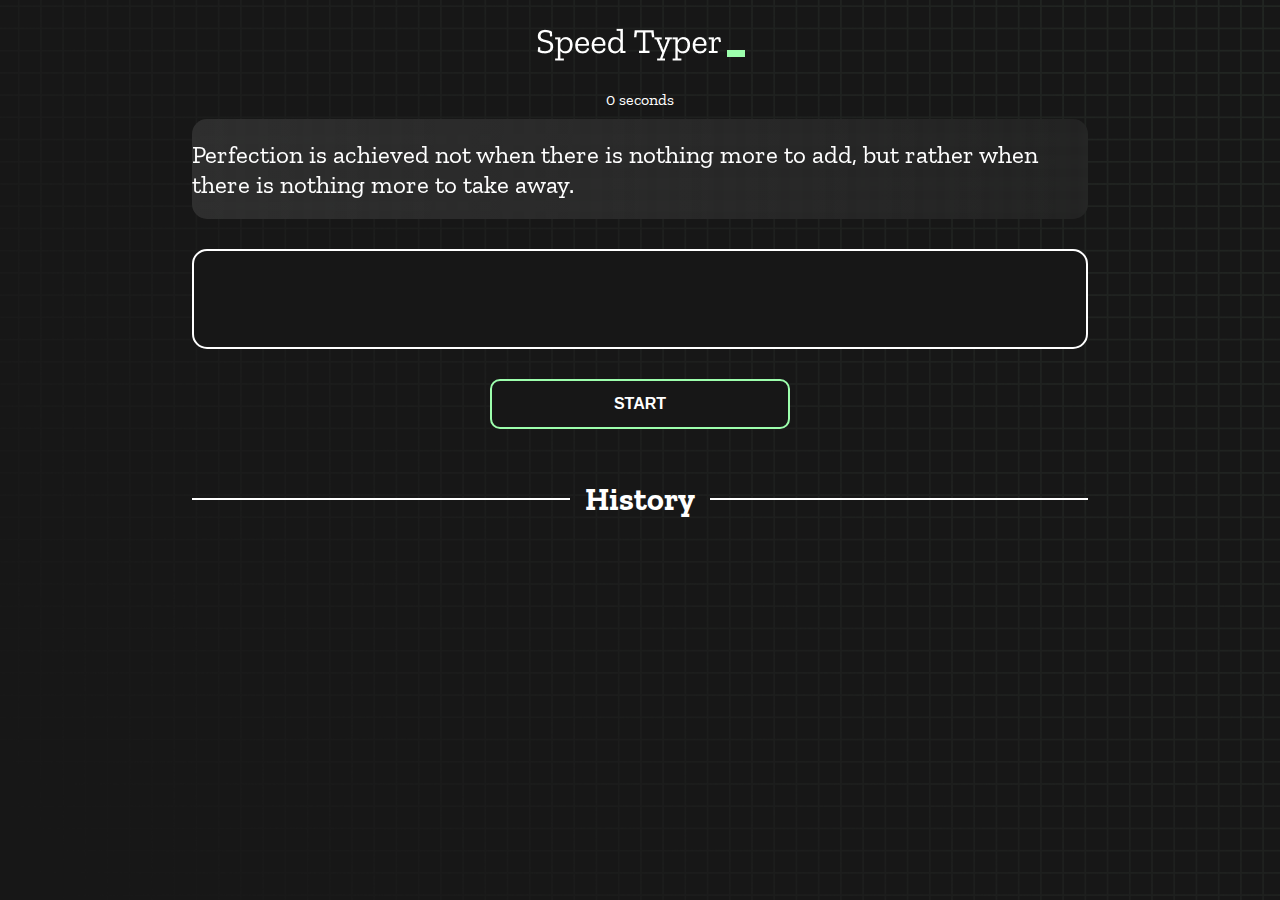
==== index.html @ 613ebfd7 "Initial commit" ====
<!DOCTYPE html>
<html lang="en">
  <head>
    <meta charset="UTF-8" />
    <meta http-equiv="X-UA-Compatible" content="IE=edge" />
    <meta name="viewport" content="width=device-width, initial-scale=1.0" />
    <title>Speed Monster</title>
    <link rel="stylesheet" href="styles.css" />
    <link rel="preconnect" href="https://fonts.googleapis.com" />
    <link rel="preconnect" href="https://fonts.gstatic.com" crossorigin />
    <link
      href="https://fonts.googleapis.com/css2?family=Zilla+Slab:wght@300;400;500&display=swap"
      rel="stylesheet"
    />
  </head>
  <body>
    <h1 class="title"><img src="./logo.png" /></h1>
    <div id="show-time">0 seconds</div>

    <div class="box-container">
      <div id="question"></div>

      <div id="display" class="inactive"></div>

      <div class="buttons">
        <button id="starts">START</button>
      </div>

      <div class="divider-container">
        <div class="line"></div>
        <h1 class="title2">History</h1>
        <div class="line"></div>
      </div>
      <div id="histories"></div>
    </div>

    <div id="countdown"></div>
    <div id="modal-background" class="hidden"></div>
    <div id="result" class="hidden"></div>

    <script src="./history.js"></script>
    <script src="./script.js"></script>
  </body>
</html>
---- styles.css ----
* {
  padding: 0;
  margin: 0;
  box-sizing: border-box;
}

body {
  background-image: url("./bg.png");
  background-size: cover;
  background-position: left top;
  font-family: "Zilla Slab", serif;
}

.box-container {
  width: 70%;
  margin: 0 auto;
}

#question {
  height: 100px;
  display: flex;
  align-items: center;
  justify-content: center;
  color: white;
  font-size: 25px;
  border-radius: 15px;
  background: rgb(255, 255, 255);
  background: linear-gradient(
    92.49deg,
    rgba(255, 255, 255, 0.1) 0.18%,
    rgba(255, 255, 255, 0.05) 99.85%
  );
  backdrop-filter: blur(5px);
  margin-bottom: 30px;
}

#display {
  height: 100px;
  display: flex;
  flex-wrap: wrap;
  align-items: center;
  padding-left: 5rem;
  color: white;
  font-size: 32px;
  background-color: #171717;
  border: 2px solid #9dffad;
  border-radius: 15px;
}

#countdown {
  position: fixed;
  height: 100vh;
  width: 100vw;
  background-color: rgba(0, 0, 0, 0.8);
  top: 0;
  left: 0;
  display: flex;
  align-items: center;
  justify-content: center;
  font-size: 3rem;
  color: white;
  display: none;
}
#result {
  position: fixed;
  top: 10%; 
  left: 10%;
  transform: translate(-50%, -50%);
  height: 250px;
  width: 400px;
  background-color: #171717;
  border-radius: 15px;
  border: 2px solid #9dffad;
  color: white;
  text-align: center;
  padding: 2rem;
}
#show-time{
  text-align: center;
  color: white;
  margin: 10px 0;
}

.green {
  color: #9dffad;
}
.red {
  color: #eb6565;
}
.bold {
  font-weight: 700;
}
.inactive {
  border: 2px solid white !important;
}
.hidden {
  display: none;
}
.title {
  text-align: center;
  color: white;
  margin: 20px 0;
}

.divider-container {
  height: 80px;
  display: flex;
  justify-content: center;
  align-items: center;
  gap: 15px;
  margin: 0 auto;
}

.line {
  height: 2px;
  background: white;
  width: 100%;
}

.title2 {
  color: white;
  display: block;
}

.buttons {
  display: flex;
  justify-content: center;
  margin: 30px 0;
}
button {
  padding: 10px 20px;
  border: none;
  font-size: 16px;
  font-weight: bold;
  width: 300px;
  height: 50px;
  color: white;
  background-color: #171717;
  border-radius: 10px;
  border: 2px solid #9dffad;
  cursor: pointer;
}

#histories {
  display: flex;
  flex-wrap: wrap;
  justify-content: space-around;
}

.card {
  width: 100%;
  height: 100%;
  padding: 50px;
  display: flex;
  justify-content: space-between;
  align-items: center;
  padding: 20px 30px;
  color: white;
  border-radius: 15px;
  background: rgb(255, 255, 255);
  background: linear-gradient(
    92.49deg,
    rgba(255, 255, 255, 0.1) 0.18%,
    rgba(255, 255, 255, 0.05) 99.85%
  );
  backdrop-filter: blur(5px);
  margin-bottom: 30px;
}

#modal-background {
  background: rgb(255, 255, 255);
  background: linear-gradient(
    92.49deg,
    rgba(255, 255, 255, 0.1) 0.18%,
    rgba(255, 255, 255, 0.05) 99.85%
  );
  backdrop-filter: blur(5px);
  height: 100vh;
  width: 100%;
  position: fixed;
  top: 0;
}

@media only screen and (max-width: 700px) {
  .box-container {
    padding: 0 20px;
    width: 100%;
  }
  .card {
    flex-direction: column;
  }
}
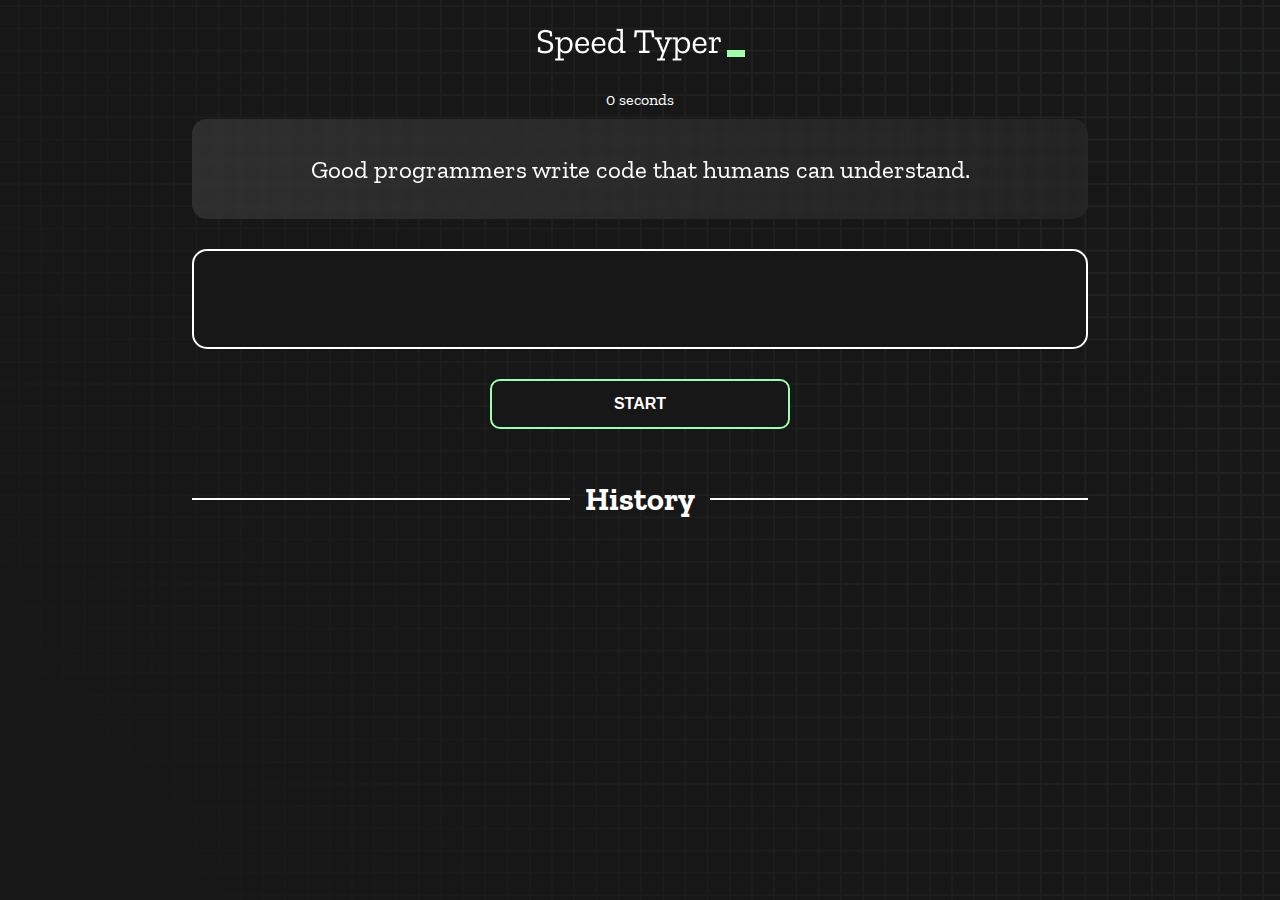
==== commit a6fd4d10: "responsiveness done" ====
--- a/index.html
+++ b/index.html
@@ -1,44 +1,44 @@
 <!DOCTYPE html>
 <html lang="en">
-  <head>
-    <meta charset="UTF-8" />
-    <meta http-equiv="X-UA-Compatible" content="IE=edge" />
-    <meta name="viewport" content="width=device-width, initial-scale=1.0" />
-    <title>Speed Monster</title>
-    <link rel="stylesheet" href="styles.css" />
-    <link rel="preconnect" href="https://fonts.googleapis.com" />
-    <link rel="preconnect" href="https://fonts.gstatic.com" crossorigin />
-    <link
-      href="https://fonts.googleapis.com/css2?family=Zilla+Slab:wght@300;400;500&display=swap"
-      rel="stylesheet"
-    />
-  </head>
-  <body>
-    <h1 class="title"><img src="./logo.png" /></h1>
-    <div id="show-time">0 seconds</div>
 
-    <div class="box-container">
-      <div id="question"></div>
+<head>
+  <meta charset="UTF-8" />
+  <meta http-equiv="X-UA-Compatible" content="IE=edge" />
+  <meta name="viewport" content="width=device-width, initial-scale=1.0" />
+  <title>Speed Monster</title>
+  <link rel="stylesheet" href="styles.css" />
+  <link rel="preconnect" href="https://fonts.googleapis.com" />
+  <link rel="preconnect" href="https://fonts.gstatic.com" crossorigin />
+  <link href="https://fonts.googleapis.com/css2?family=Zilla+Slab:wght@300;400;500&display=swap" rel="stylesheet" />
+</head>
 
-      <div id="display" class="inactive"></div>
+<body>
+  <h1 class="title"><img src="./logo.png" /></h1>
+  <div id="show-time">0 seconds</div>
 
-      <div class="buttons">
-        <button id="starts">START</button>
-      </div>
+  <div class="box-container">
+    <div id="question"></div>
 
-      <div class="divider-container">
-        <div class="line"></div>
-        <h1 class="title2">History</h1>
-        <div class="line"></div>
-      </div>
-      <div id="histories"></div>
+    <div id="display" class="inactive"></div>
+
+    <div class="buttons">
+      <button id="starts">START</button>
     </div>
 
-    <div id="countdown"></div>
-    <div id="modal-background" class="hidden"></div>
-    <div id="result" class="hidden"></div>
+    <div class="divider-container">
+      <div class="line"></div>
+      <h1 class="title2">History</h1>
+      <div class="line"></div>
+    </div>
+    <div id="histories" class="grid-col"></div>
+  </div>
 
-    <script src="./history.js"></script>
-    <script src="./script.js"></script>
-  </body>
-</html>
+  <div id="countdown"></div>
+  <div id="modal-background" class="hidden"></div>
+  <div id="result" class="hidden"></div>
+
+  <script src="./history.js"></script>
+  <script src="./script.js"></script>
+</body>
+
+</html>--- a/styles.css
+++ b/styles.css
@@ -25,11 +25,9 @@
   font-size: 25px;
   border-radius: 15px;
   background: rgb(255, 255, 255);
-  background: linear-gradient(
-    92.49deg,
-    rgba(255, 255, 255, 0.1) 0.18%,
-    rgba(255, 255, 255, 0.05) 99.85%
-  );
+  background: linear-gradient(92.49deg,
+      rgba(255, 255, 255, 0.1) 0.18%,
+      rgba(255, 255, 255, 0.05) 99.85%);
   backdrop-filter: blur(5px);
   margin-bottom: 30px;
 }
@@ -61,10 +59,11 @@
   color: white;
   display: none;
 }
+
 #result {
   position: fixed;
-  top: 10%; 
-  left: 10%;
+  top: 50%;
+  left: 50%;
   transform: translate(-50%, -50%);
   height: 250px;
   width: 400px;
@@ -75,7 +74,8 @@
   text-align: center;
   padding: 2rem;
 }
-#show-time{
+
+#show-time {
   text-align: center;
   color: white;
   margin: 10px 0;
@@ -84,18 +84,23 @@
 .green {
   color: #9dffad;
 }
+
 .red {
   color: #eb6565;
 }
+
 .bold {
   font-weight: 700;
 }
+
 .inactive {
   border: 2px solid white !important;
 }
+
 .hidden {
   display: none;
 }
+
 .title {
   text-align: center;
   color: white;
@@ -127,6 +132,7 @@
   justify-content: center;
   margin: 30px 0;
 }
+
 button {
   padding: 10px 20px;
   border: none;
@@ -142,9 +148,10 @@
 }
 
 #histories {
-  display: flex;
-  flex-wrap: wrap;
-  justify-content: space-around;
+  display: grid;
+  grid-template-columns: repeat(3, 1fr);
+  row-gap: 10px;
+  column-gap: 5px;
 }
 
 .card {
@@ -152,28 +159,25 @@
   height: 100%;
   padding: 50px;
   display: flex;
+  flex-direction: column;
   justify-content: space-between;
   align-items: center;
   padding: 20px 30px;
   color: white;
   border-radius: 15px;
   background: rgb(255, 255, 255);
-  background: linear-gradient(
-    92.49deg,
-    rgba(255, 255, 255, 0.1) 0.18%,
-    rgba(255, 255, 255, 0.05) 99.85%
-  );
+  background: linear-gradient(92.49deg,
+      rgba(255, 255, 255, 0.1) 0.18%,
+      rgba(255, 255, 255, 0.05) 99.85%);
   backdrop-filter: blur(5px);
   margin-bottom: 30px;
 }
 
 #modal-background {
   background: rgb(255, 255, 255);
-  background: linear-gradient(
-    92.49deg,
-    rgba(255, 255, 255, 0.1) 0.18%,
-    rgba(255, 255, 255, 0.05) 99.85%
-  );
+  background: linear-gradient(92.49deg,
+      rgba(255, 255, 255, 0.1) 0.18%,
+      rgba(255, 255, 255, 0.05) 99.85%);
   backdrop-filter: blur(5px);
   height: 100vh;
   width: 100%;
@@ -186,7 +190,11 @@
     padding: 0 20px;
     width: 100%;
   }
-  .card {
-    flex-direction: column;
+
+  #histories {
+    display: flex;
+    flex-wrap: wrap;
+    justify-content: space-around;
   }
-}
+
+}